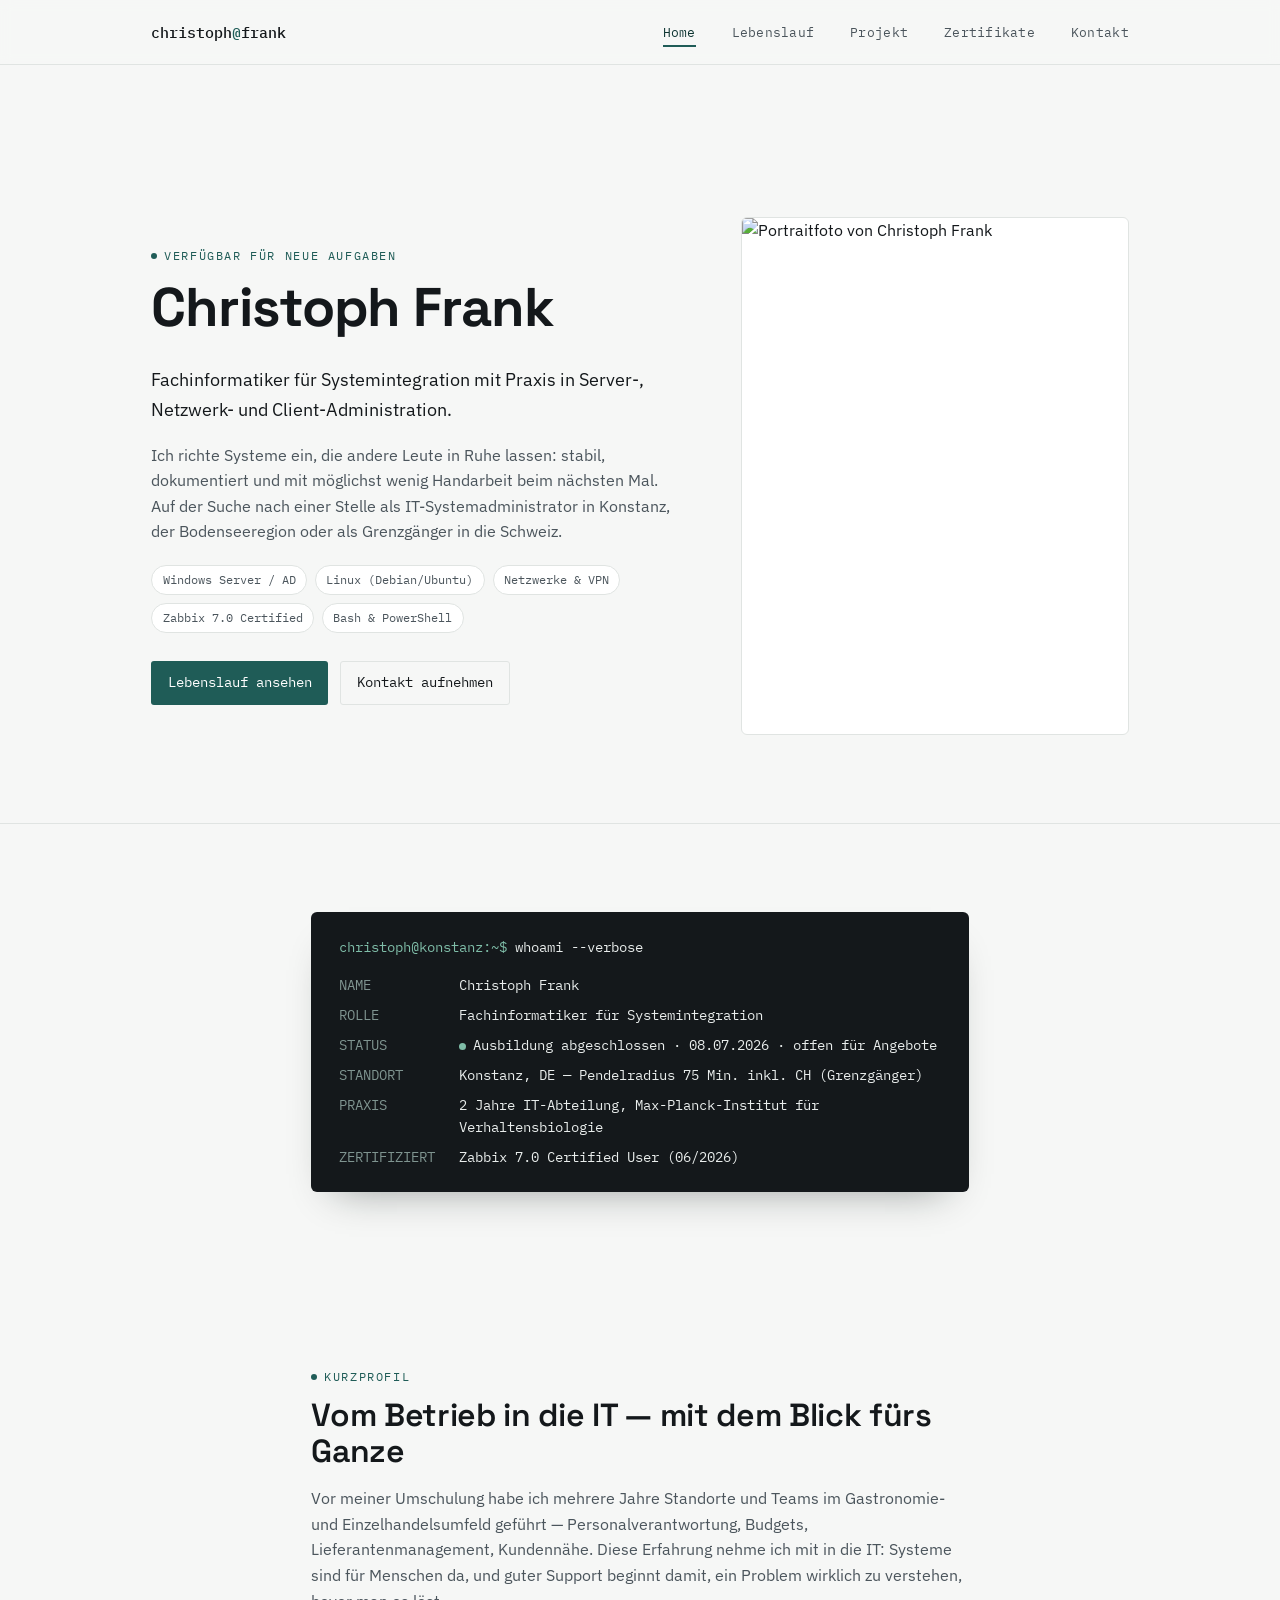
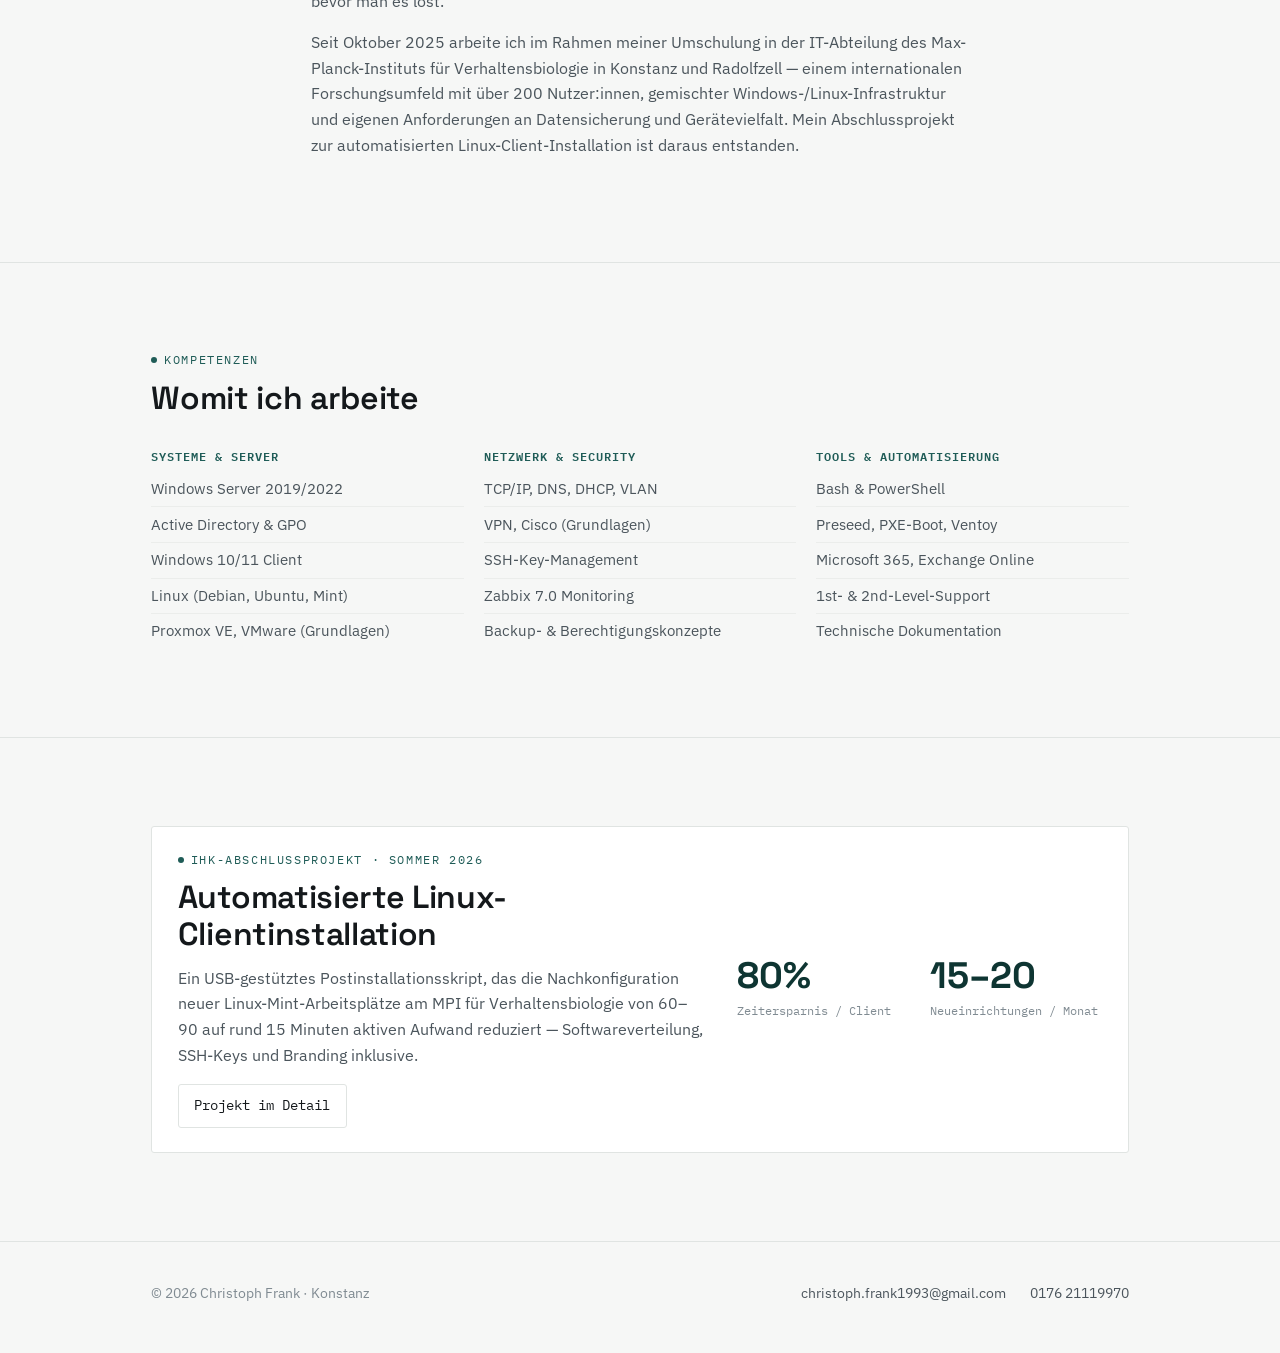
==== index.html @ 6ffcef58 "Initial portfolio site" ====
<!DOCTYPE html>
<html lang="de">
<head>
<meta charset="UTF-8">
<meta name="viewport" content="width=device-width, initial-scale=1.0">
<title>Christoph Frank — Fachinformatiker Systemintegration</title>
<meta name="description" content="Christoph Frank, Fachinformatiker für Systemintegration aus Konstanz — IT-Systemadministration, Netzwerke, Automatisierung.">
<link rel="preconnect" href="https://fonts.googleapis.com">
<link rel="preconnect" href="https://fonts.gstatic.com" crossorigin>
<link href="https://fonts.googleapis.com/css2?family=Space+Grotesk:wght@500;600;700&family=IBM+Plex+Sans:wght@400;500;600&family=IBM+Plex+Mono:wght@400;500&display=swap" rel="stylesheet">
<link rel="stylesheet" href="style.css">
</head>
<body>

<nav class="site-nav">
  <div class="wrap">
    <a href="index.html" class="brand">christoph<span>@</span>frank</a>
    <button class="nav-toggle" aria-label="Menü öffnen" aria-expanded="false">Menü ▾</button>
    <ul class="nav-links">
      <li><a href="index.html" class="active">Home</a></li>
      <li><a href="lebenslauf.html">Lebenslauf</a></li>
      <li><a href="projekt.html">Projekt</a></li>
      <li><a href="zertifikate.html">Zertifikate</a></li>
      <li><a href="mailto:christoph.frank1993@gmail.com">Kontakt</a></li>
    </ul>
  </div>
</nav>

<main>

  <!-- HERO -->
  <section>
    <div class="wrap hero">
      <div>
        <p class="eyebrow">Verfügbar für neue Aufgaben</p>
        <h1>Christoph Frank</h1>
        <p style="font-size:1.15rem; color:var(--ink); max-width:46ch;">Fachinformatiker für Systemintegration mit Praxis in Server-, Netzwerk- und Client-Administration.</p>
        <p style="max-width:52ch;">Ich richte Systeme ein, die andere Leute in Ruhe lassen: stabil, dokumentiert und mit möglichst wenig Handarbeit beim nächsten Mal. Auf der Suche nach einer Stelle als IT-Systemadministrator in Konstanz, der Bodenseeregion oder als Grenzgänger in die Schweiz.</p>
        <div class="tag-row">
          <span class="tag">Windows Server / AD</span>
          <span class="tag">Linux (Debian/Ubuntu)</span>
          <span class="tag">Netzwerke &amp; VPN</span>
          <span class="tag">Zabbix 7.0 Certified</span>
          <span class="tag">Bash &amp; PowerShell</span>
        </div>
        <div class="btn-row">
          <a href="lebenslauf.html" class="btn btn-primary">Lebenslauf ansehen</a>
          <a href="mailto:christoph.frank1993@gmail.com" class="btn btn-ghost">Kontakt aufnehmen</a>
        </div>
      </div>
      <img src="assets/photo.jpg" alt="Portraitfoto von Christoph Frank" class="hero-photo">
    </div>
  </section>

  <!-- SYSTEM STATUS -->
  <section class="section-line">
    <div class="wrap narrow">
      <div class="sysinfo">
        <div class="prompt">christoph@konstanz:~$ <span class="cmd">whoami --verbose</span></div>
        <dl>
          <dt>NAME</dt><dd>Christoph Frank</dd>
          <dt>ROLLE</dt><dd>Fachinformatiker für Systemintegration</dd>
          <dt>STATUS</dt><dd><span class="dot"></span>Ausbildung abgeschlossen · 08.07.2026 · offen für Angebote</dd>
          <dt>STANDORT</dt><dd>Konstanz, DE — Pendelradius 75 Min. inkl. CH (Grenzgänger)</dd>
          <dt>PRAXIS</dt><dd>2 Jahre IT-Abteilung, Max-Planck-Institut für Verhaltensbiologie</dd>
          <dt>ZERTIFIZIERT</dt><dd>Zabbix 7.0 Certified User (06/2026)</dd>
        </dl>
      </div>
    </div>
  </section>

  <!-- ABOUT -->
  <section>
    <div class="wrap narrow">
      <p class="eyebrow">Kurzprofil</p>
      <h2>Vom Betrieb in die IT — mit dem Blick fürs Ganze</h2>
      <p>Vor meiner Umschulung habe ich mehrere Jahre Standorte und Teams im Gastronomie- und Einzelhandelsumfeld geführt — Personalverantwortung, Budgets, Lieferantenmanagement, Kundennähe. Diese Erfahrung nehme ich mit in die IT: Systeme sind für Menschen da, und guter Support beginnt damit, ein Problem wirklich zu verstehen, bevor man es löst.</p>
      <p>Seit Oktober 2025 arbeite ich im Rahmen meiner Umschulung in der IT-Abteilung des Max-Planck-Instituts für Verhaltensbiologie in Konstanz und Radolfzell — einem internationalen Forschungsumfeld mit über 200 Nutzer:innen, gemischter Windows-/Linux-Infrastruktur und eigenen Anforderungen an Datensicherung und Gerätevielfalt. Mein Abschlussprojekt zur automatisierten Linux-Client-Installation ist daraus entstanden.</p>
    </div>
  </section>

  <!-- SKILLS -->
  <section class="section-line">
    <div class="wrap">
      <p class="eyebrow">Kompetenzen</p>
      <h2>Womit ich arbeite</h2>
      <div class="grid-3" style="margin-top:2rem;">
        <div class="skill-group">
          <h4>Systeme &amp; Server</h4>
          <ul>
            <li>Windows Server 2019/2022</li>
            <li>Active Directory &amp; GPO</li>
            <li>Windows 10/11 Client</li>
            <li>Linux (Debian, Ubuntu, Mint)</li>
            <li>Proxmox VE, VMware (Grundlagen)</li>
          </ul>
        </div>
        <div class="skill-group">
          <h4>Netzwerk &amp; Security</h4>
          <ul>
            <li>TCP/IP, DNS, DHCP, VLAN</li>
            <li>VPN, Cisco (Grundlagen)</li>
            <li>SSH-Key-Management</li>
            <li>Zabbix 7.0 Monitoring</li>
            <li>Backup- &amp; Berechtigungskonzepte</li>
          </ul>
        </div>
        <div class="skill-group">
          <h4>Tools &amp; Automatisierung</h4>
          <ul>
            <li>Bash &amp; PowerShell</li>
            <li>Preseed, PXE-Boot, Ventoy</li>
            <li>Microsoft 365, Exchange Online</li>
            <li>1st- &amp; 2nd-Level-Support</li>
            <li>Technische Dokumentation</li>
          </ul>
        </div>
      </div>
    </div>
  </section>

  <!-- PROJECT TEASER -->
  <section class="section-line">
    <div class="wrap">
      <div class="card" style="display:grid; grid-template-columns:1.3fr 0.9fr; gap:2rem; align-items:center;">
        <div>
          <p class="eyebrow">IHK-Abschlussprojekt · Sommer 2026</p>
          <h2 style="margin-bottom:0.4em;">Automatisierte Linux-Clientinstallation</h2>
          <p>Ein USB-gestütztes Postinstallationsskript, das die Nachkonfiguration neuer Linux-Mint-Arbeitsplätze am MPI für Verhaltensbiologie von 60–90 auf rund 15 Minuten aktiven Aufwand reduziert — Softwareverteilung, SSH-Keys und Branding inklusive.</p>
          <a href="projekt.html" class="btn btn-ghost">Projekt im Detail</a>
        </div>
        <div style="display:grid; grid-template-columns:1fr 1fr; gap:1.25rem;">
          <div><div class="stat">80%</div><div class="stat-label">Zeitersparnis / Client</div></div>
          <div><div class="stat">15–20</div><div class="stat-label">Neueinrichtungen / Monat</div></div>
        </div>
      </div>
    </div>
  </section>

</main>

<footer>
  <div class="wrap">
    <div>© 2026 Christoph Frank · Konstanz</div>
    <div style="display:flex; gap:1.5rem; flex-wrap:wrap;">
      <a href="mailto:christoph.frank1993@gmail.com">christoph.frank1993@gmail.com</a>
      <a href="tel:+4917621119970">0176 21119970</a>
    </div>
  </div>
</footer>

<script>
  const toggle = document.querySelector('.nav-toggle');
  const links = document.querySelector('.nav-links');
  if (toggle) {
    toggle.addEventListener('click', () => {
      const open = links.classList.toggle('open');
      toggle.setAttribute('aria-expanded', open);
    });
  }
</script>
</body>
</html>
---- style.css ----
/* ============================================================
   Christoph Frank — Portfolio
   Design tokens: cool paper background, petrol accent, amber status,
   Space Grotesk (display) + IBM Plex Sans (body) + IBM Plex Mono (system/labels)
   ============================================================ */

:root {
  --bg:        #F6F7F6;
  --surface:   #FFFFFF;
  --ink:       #14181B;
  --ink-soft:  #4B555C;
  --ink-faint: #808B92;
  --line:      #E0E4E2;
  --line-soft: #EBEDEB;
  --accent:    #1F5C57;
  --accent-ink:#0E3532;
  --accent-tint:#E7EEEC;
  --signal:    #C1791E;
  --signal-tint:#FBF0E1;
  --radius:    3px;
  --measure:   68ch;
  --gutter:    clamp(1.25rem, 4vw, 3.5rem);
}

* { box-sizing: border-box; }

html {
  scroll-behavior: smooth;
}

@media (prefers-reduced-motion: reduce) {
  html { scroll-behavior: auto; }
  * { animation: none !important; transition: none !important; }
}

body {
  margin: 0;
  background: var(--bg);
  color: var(--ink);
  font-family: "IBM Plex Sans", system-ui, sans-serif;
  font-size: 16px;
  line-height: 1.6;
  -webkit-font-smoothing: antialiased;
}

h1, h2, h3, h4 {
  font-family: "Space Grotesk", "IBM Plex Sans", sans-serif;
  font-weight: 600;
  line-height: 1.15;
  letter-spacing: -0.01em;
  margin: 0 0 0.5em;
  color: var(--ink);
}

h1 { font-size: clamp(2.25rem, 5vw, 3.4rem); font-weight: 700; letter-spacing: -0.02em; }
h2 { font-size: clamp(1.5rem, 3vw, 2rem); }
h3 { font-size: 1.15rem; }

p { margin: 0 0 1em; color: var(--ink-soft); }
a { color: var(--accent-ink); }
strong { color: var(--ink); }

.mono {
  font-family: "IBM Plex Mono", ui-monospace, monospace;
}

.eyebrow {
  font-family: "IBM Plex Mono", monospace;
  font-size: 0.72rem;
  letter-spacing: 0.14em;
  text-transform: uppercase;
  color: var(--accent);
  display: flex;
  align-items: center;
  gap: 0.6em;
  margin-bottom: 0.9em;
}

.eyebrow::before {
  content: "";
  width: 6px;
  height: 6px;
  border-radius: 50%;
  background: var(--accent);
  display: inline-block;
}

/* ---------- Layout shells ---------- */

.wrap {
  max-width: 1080px;
  margin: 0 auto;
  padding: 0 var(--gutter);
}

.narrow {
  max-width: 760px;
}

section {
  padding: clamp(3rem, 7vw, 5.5rem) 0;
}

.section-line {
  border-top: 1px solid var(--line);
}

/* ---------- Nav ---------- */

.site-nav {
  position: sticky;
  top: 0;
  z-index: 20;
  background: rgba(246, 247, 246, 0.88);
  backdrop-filter: blur(6px);
  border-bottom: 1px solid var(--line);
}

.site-nav .wrap {
  display: flex;
  align-items: center;
  justify-content: space-between;
  height: 64px;
}

.brand {
  font-family: "IBM Plex Mono", monospace;
  font-size: 0.95rem;
  color: var(--ink);
  text-decoration: none;
  font-weight: 500;
}
.brand span { color: var(--accent); }

.nav-links {
  display: flex;
  gap: clamp(1rem, 3vw, 2.25rem);
  list-style: none;
  margin: 0;
  padding: 0;
}

.nav-links a {
  font-family: "IBM Plex Mono", monospace;
  font-size: 0.82rem;
  text-decoration: none;
  color: var(--ink-soft);
  letter-spacing: 0.02em;
  padding: 4px 0;
  border-bottom: 2px solid transparent;
  transition: color 0.15s ease, border-color 0.15s ease;
}

.nav-links a:hover { color: var(--ink); }
.nav-links a.active {
  color: var(--accent-ink);
  border-bottom-color: var(--accent);
}

.nav-toggle { display: none; }

@media (max-width: 640px) {
  .nav-links {
    position: fixed;
    inset: 64px 0 auto 0;
    background: var(--surface);
    border-bottom: 1px solid var(--line);
    flex-direction: column;
    padding: 1rem var(--gutter) 1.5rem;
    gap: 1rem;
    transform: translateY(-8px);
    opacity: 0;
    pointer-events: none;
    transition: opacity 0.15s ease, transform 0.15s ease;
  }
  .nav-links.open {
    opacity: 1;
    transform: translateY(0);
    pointer-events: auto;
  }
  .nav-toggle {
    display: inline-flex;
    align-items: center;
    gap: 0.4em;
    font-family: "IBM Plex Mono", monospace;
    font-size: 0.8rem;
    background: none;
    border: 1px solid var(--line);
    border-radius: var(--radius);
    padding: 0.4em 0.7em;
    color: var(--ink);
    cursor: pointer;
  }
}

/* ---------- Buttons ---------- */

.btn {
  display: inline-flex;
  align-items: center;
  gap: 0.5em;
  font-family: "IBM Plex Mono", monospace;
  font-size: 0.85rem;
  text-decoration: none;
  padding: 0.75em 1.15em;
  border-radius: var(--radius);
  border: 1px solid transparent;
  transition: background 0.15s ease, color 0.15s ease, border-color 0.15s ease;
}

.btn-primary {
  background: var(--accent);
  color: #fff;
}
.btn-primary:hover { background: var(--accent-ink); }

.btn-ghost {
  border-color: var(--line);
  color: var(--ink);
}
.btn-ghost:hover { border-color: var(--accent); color: var(--accent-ink); }

.btn-row {
  display: flex;
  flex-wrap: wrap;
  gap: 0.75rem;
}

/* ---------- Signature element: system status card ---------- */

.sysinfo {
  background: var(--ink);
  color: #E9EDEC;
  border-radius: 6px;
  padding: 1.5rem 1.75rem;
  font-family: "IBM Plex Mono", monospace;
  font-size: 0.86rem;
  box-shadow: 0 20px 40px -24px rgba(14, 24, 22, 0.45);
}

.sysinfo .prompt {
  color: #7FBDA8;
  margin-bottom: 1rem;
}
.sysinfo .prompt .cmd { color: #E9EDEC; }

.sysinfo dl {
  display: grid;
  grid-template-columns: max-content 1fr;
  gap: 0.5rem 1.5rem;
  margin: 0;
}
.sysinfo dt { color: #7F9490; }
.sysinfo dd { margin: 0; color: #E9EDEC; }
.sysinfo .dot {
  display: inline-block;
  width: 7px; height: 7px;
  border-radius: 50%;
  background: #7FBDA8;
  margin-right: 0.5em;
}

/* ---------- Cards / grids ---------- */

.card {
  background: var(--surface);
  border: 1px solid var(--line);
  border-radius: var(--radius);
  padding: 1.5rem 1.6rem;
}

.grid-2 { display: grid; grid-template-columns: 1fr 1fr; gap: 1.25rem; }
.grid-3 { display: grid; grid-template-columns: repeat(3, 1fr); gap: 1.25rem; }
@media (max-width: 760px) {
  .grid-2, .grid-3 { grid-template-columns: 1fr; }
}

.skill-group h4 {
  font-family: "IBM Plex Mono", monospace;
  font-size: 0.78rem;
  letter-spacing: 0.08em;
  text-transform: uppercase;
  color: var(--accent);
  margin-bottom: 0.7em;
}
.skill-group ul {
  list-style: none;
  margin: 0; padding: 0;
  color: var(--ink-soft);
  font-size: 0.94rem;
}
.skill-group li {
  padding: 0.35em 0;
  border-top: 1px solid var(--line-soft);
}
.skill-group li:first-child { border-top: none; }

/* ---------- Stat blocks ---------- */

.stat {
  font-family: "Space Grotesk", sans-serif;
  font-weight: 700;
  font-size: 2.3rem;
  color: var(--accent-ink);
  line-height: 1;
}
.stat-label {
  font-family: "IBM Plex Mono", monospace;
  font-size: 0.78rem;
  color: var(--ink-faint);
  margin-top: 0.5em;
}

/* ---------- Timeline (Lebenslauf) ---------- */

.timeline-item {
  display: grid;
  grid-template-columns: 140px 1fr;
  gap: 1.5rem;
  padding: 1.75rem 0;
  border-top: 1px solid var(--line);
}
.timeline-item:first-child { border-top: none; }
.timeline-date {
  font-family: "IBM Plex Mono", monospace;
  font-size: 0.8rem;
  color: var(--ink-faint);
  padding-top: 0.2em;
}
.timeline-body h3 { margin-bottom: 0.15em; }
.timeline-org {
  font-size: 0.9rem;
  color: var(--accent-ink);
  margin-bottom: 0.7em;
  font-weight: 500;
}
.timeline-body ul {
  margin: 0.5em 0 0;
  padding-left: 1.1em;
  color: var(--ink-soft);
}
.timeline-body li { margin-bottom: 0.35em; }

@media (max-width: 640px) {
  .timeline-item { grid-template-columns: 1fr; gap: 0.4rem; }
}

/* ---------- Certificate cards ---------- */

.cert-card {
  display: flex;
  flex-direction: column;
  gap: 0.9rem;
  background: var(--surface);
  border: 1px solid var(--line);
  border-radius: var(--radius);
  padding: 1.5rem;
}
.cert-card .cert-issuer {
  font-family: "IBM Plex Mono", monospace;
  font-size: 0.74rem;
  letter-spacing: 0.06em;
  text-transform: uppercase;
  color: var(--ink-faint);
}
.cert-card h3 { margin-bottom: 0.1em; }
.cert-card .cert-date {
  font-size: 0.85rem;
  color: var(--ink-faint);
}

/* ---------- Footer ---------- */

footer {
  border-top: 1px solid var(--line);
  padding: 2.5rem 0 3rem;
}
footer .wrap {
  display: flex;
  flex-wrap: wrap;
  justify-content: space-between;
  gap: 1.5rem;
  font-size: 0.88rem;
  color: var(--ink-faint);
}
footer a { color: var(--ink-soft); text-decoration: none; }
footer a:hover { color: var(--accent-ink); }

/* ---------- Hero ---------- */

.hero {
  display: grid;
  grid-template-columns: 1.15fr 0.85fr;
  gap: clamp(2rem, 5vw, 4rem);
  align-items: center;
  padding-top: clamp(2.5rem, 6vw, 4rem);
}
.hero-photo {
  width: 100%;
  aspect-ratio: 3 / 4;
  object-fit: cover;
  border-radius: 6px;
  border: 1px solid var(--line);
  background: var(--surface);
}
@media (max-width: 760px) {
  .hero { grid-template-columns: 1fr; }
  .hero-photo { max-width: 260px; }
}

.tag-row {
  display: flex;
  flex-wrap: wrap;
  gap: 0.5rem;
  margin: 1.25rem 0 1.75rem;
}
.tag {
  font-family: "IBM Plex Mono", monospace;
  font-size: 0.76rem;
  border: 1px solid var(--line);
  border-radius: 999px;
  padding: 0.35em 0.85em;
  color: var(--ink-soft);
  background: var(--surface);
}

/* ---------- Page hero (sub pages) ---------- */

.page-hero {
  padding: clamp(2.5rem, 5vw, 3.5rem) 0 1rem;
}

/* ---------- Project stat strip ---------- */

.stat-strip {
  display: grid;
  grid-template-columns: repeat(4, 1fr);
  gap: 1.5rem;
  padding: 2rem 0;
  border-top: 1px solid var(--line);
  border-bottom: 1px solid var(--line);
}
@media (max-width: 760px) {
  .stat-strip { grid-template-columns: repeat(2, 1fr); }
}
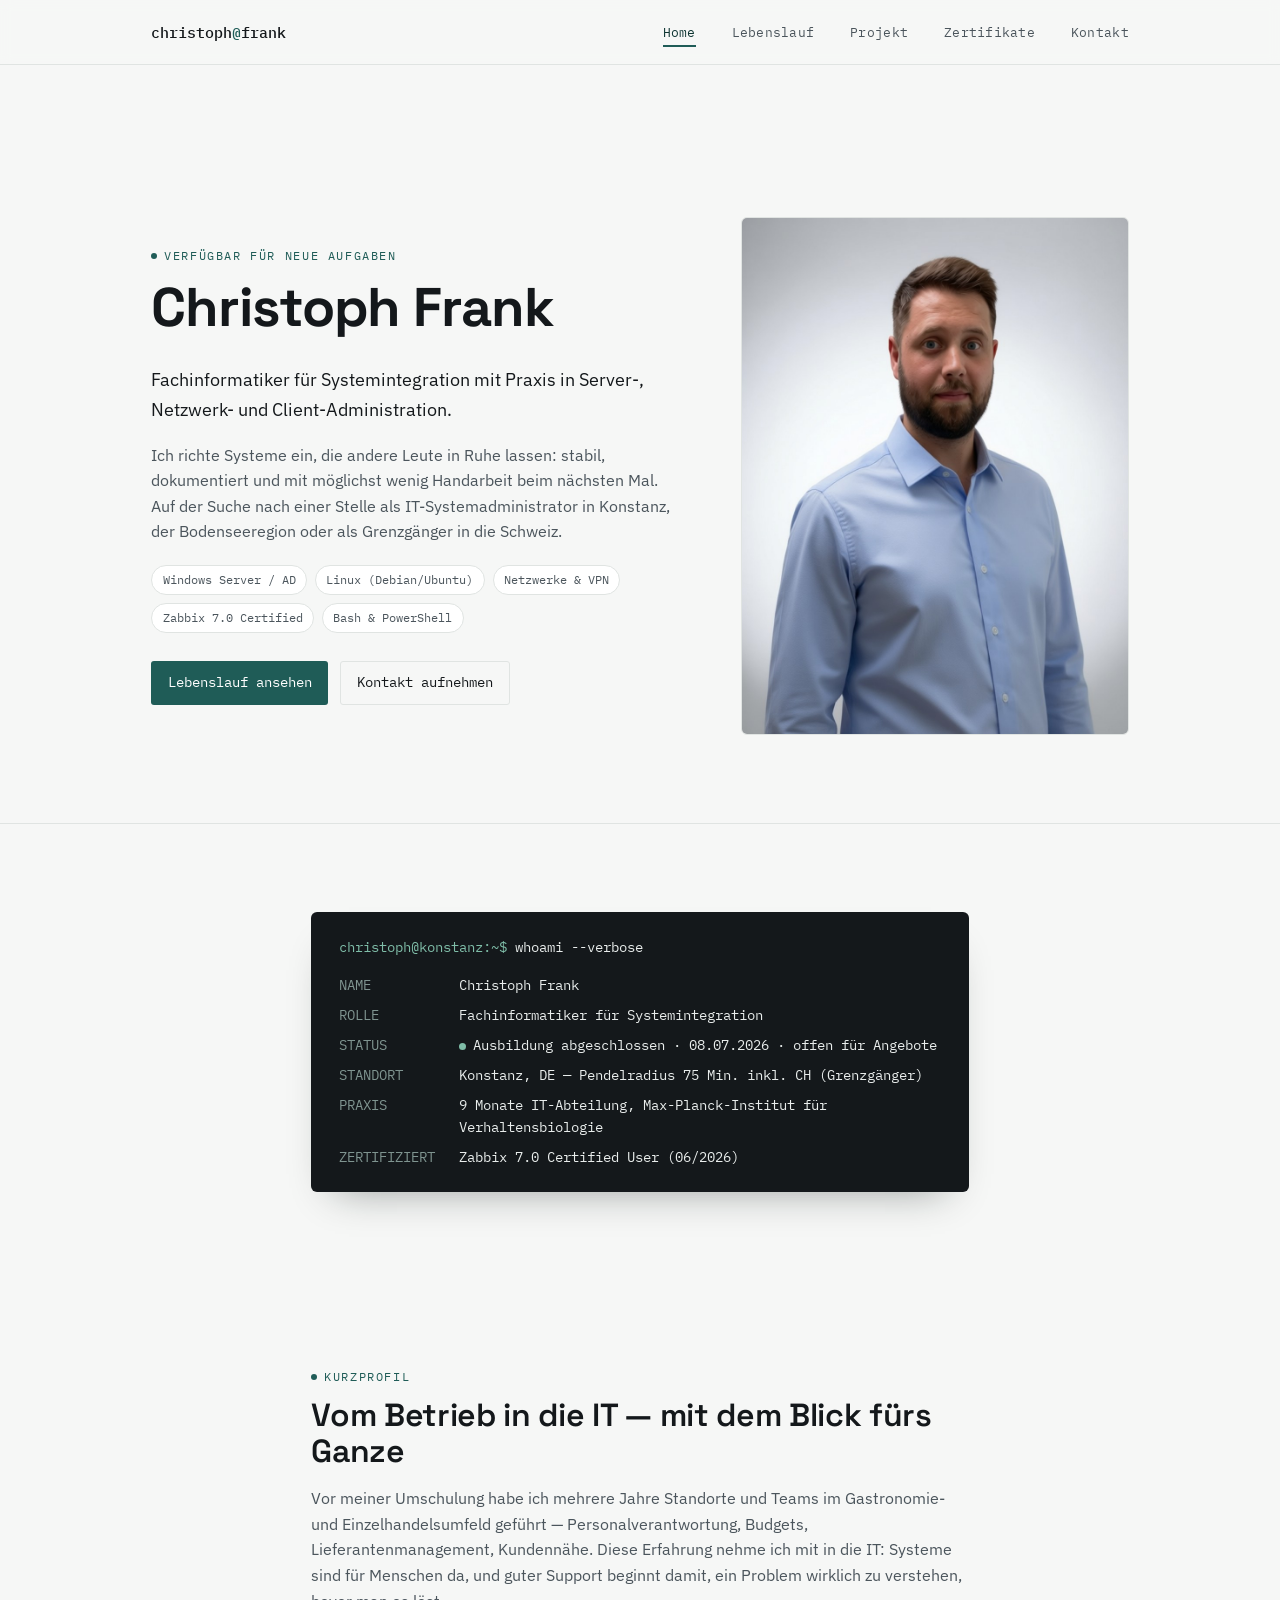
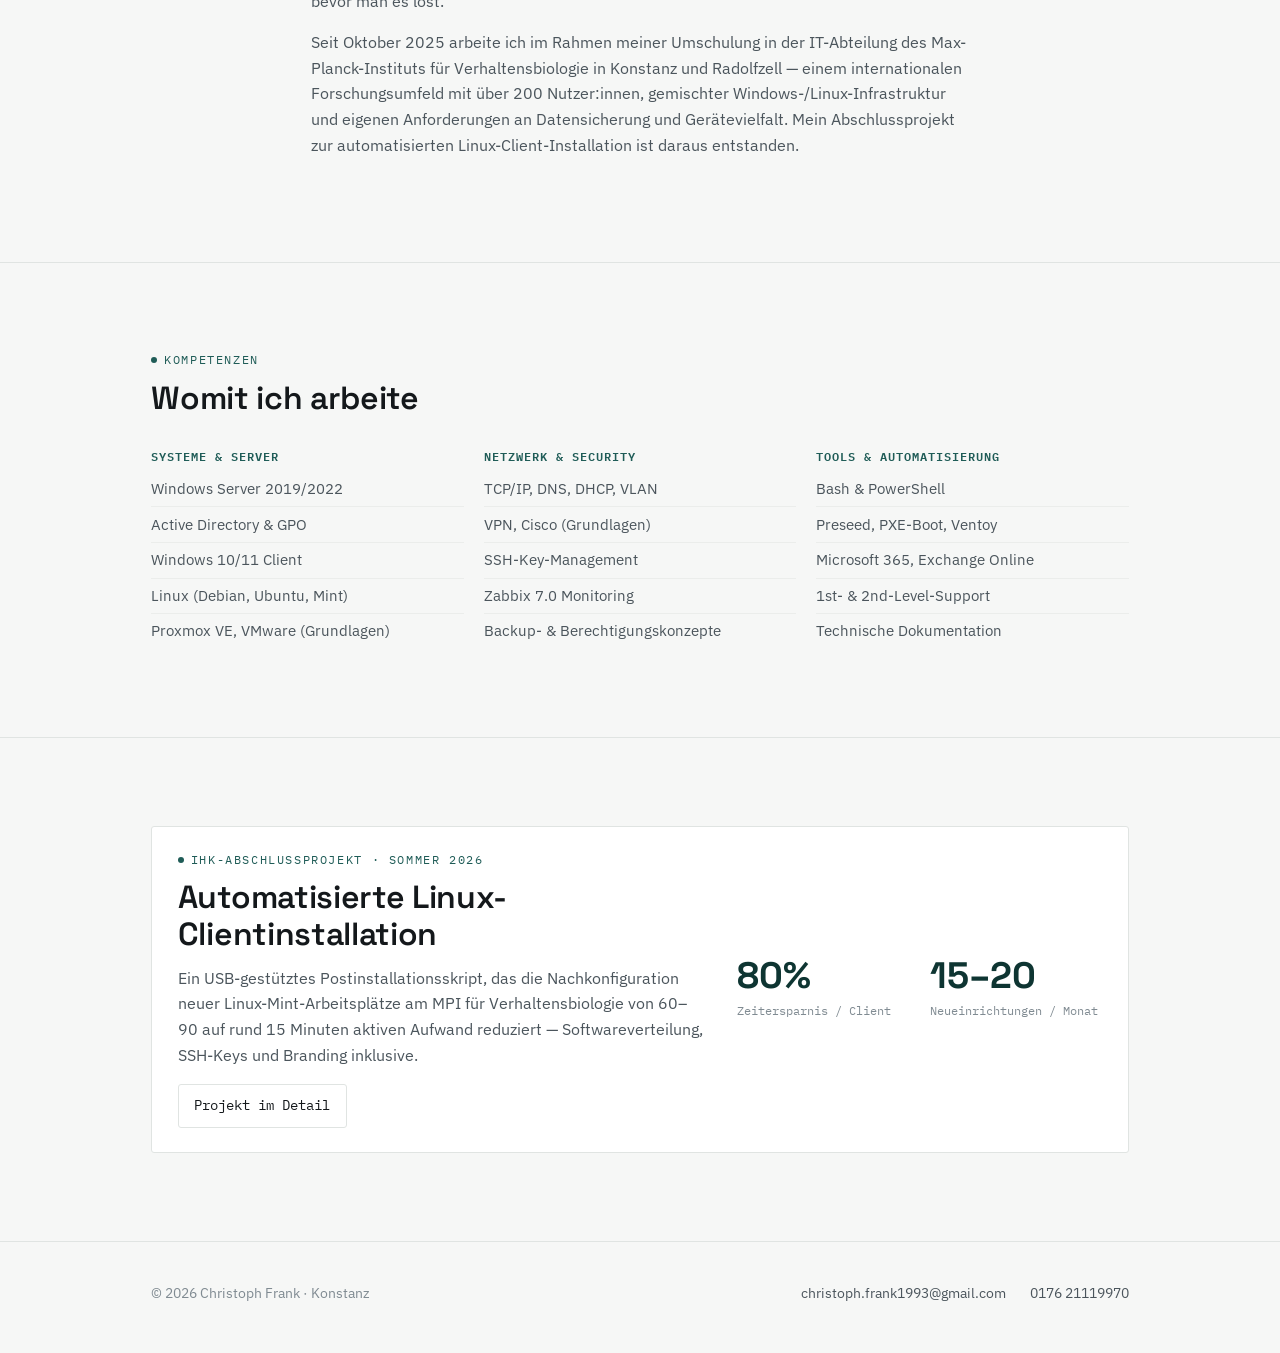
==== commit 49c65068: "Update image source and work experience duration" ====
--- a/index.html
+++ b/index.html
@@ -48,7 +48,7 @@
           <a href="mailto:christoph.frank1993@gmail.com" class="btn btn-ghost">Kontakt aufnehmen</a>
         </div>
       </div>
-      <img src="assets/photo.jpg" alt="Portraitfoto von Christoph Frank" class="hero-photo">
+      <img src="assets/foto.jpg" alt="Portraitfoto von Christoph Frank" class="hero-photo">
     </div>
   </section>
 
@@ -62,7 +62,7 @@
           <dt>ROLLE</dt><dd>Fachinformatiker für Systemintegration</dd>
           <dt>STATUS</dt><dd><span class="dot"></span>Ausbildung abgeschlossen · 08.07.2026 · offen für Angebote</dd>
           <dt>STANDORT</dt><dd>Konstanz, DE — Pendelradius 75 Min. inkl. CH (Grenzgänger)</dd>
-          <dt>PRAXIS</dt><dd>2 Jahre IT-Abteilung, Max-Planck-Institut für Verhaltensbiologie</dd>
+          <dt>PRAXIS</dt><dd>9 Monate IT-Abteilung, Max-Planck-Institut für Verhaltensbiologie</dd>
           <dt>ZERTIFIZIERT</dt><dd>Zabbix 7.0 Certified User (06/2026)</dd>
         </dl>
       </div>
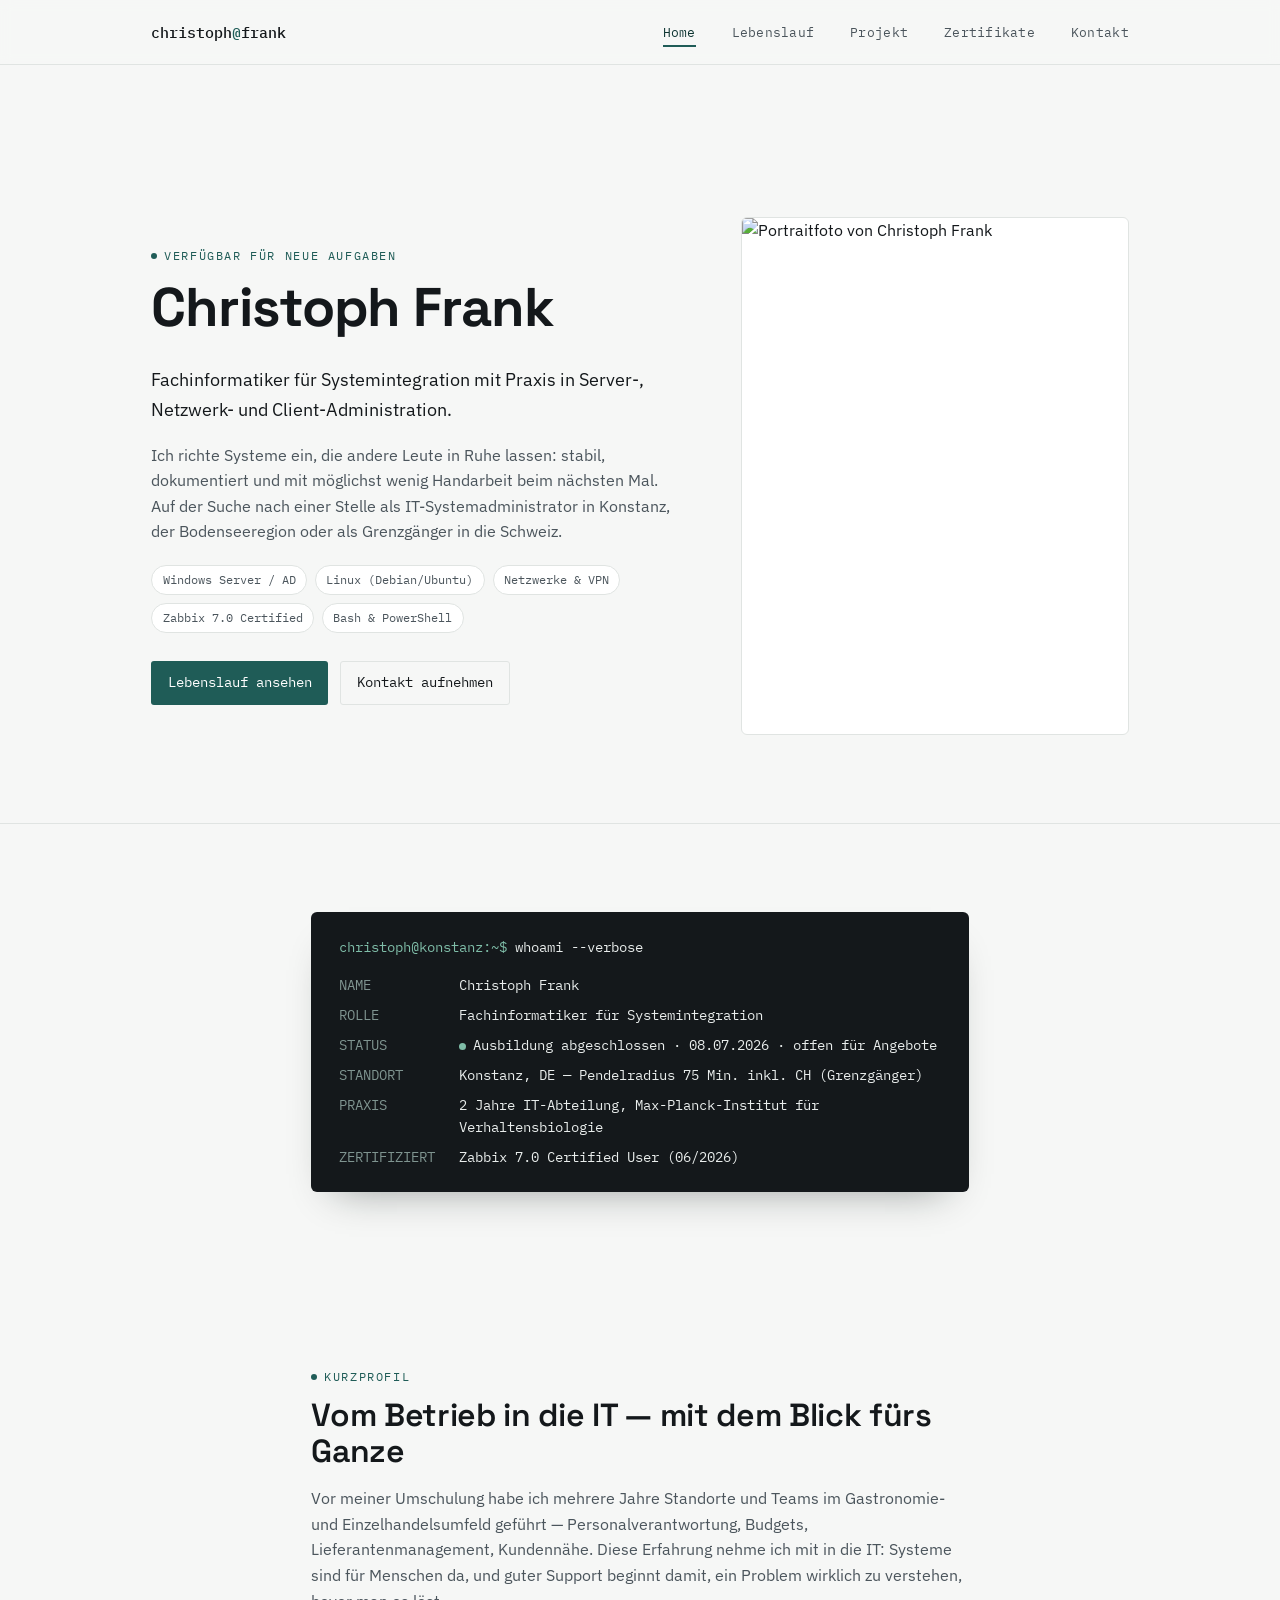
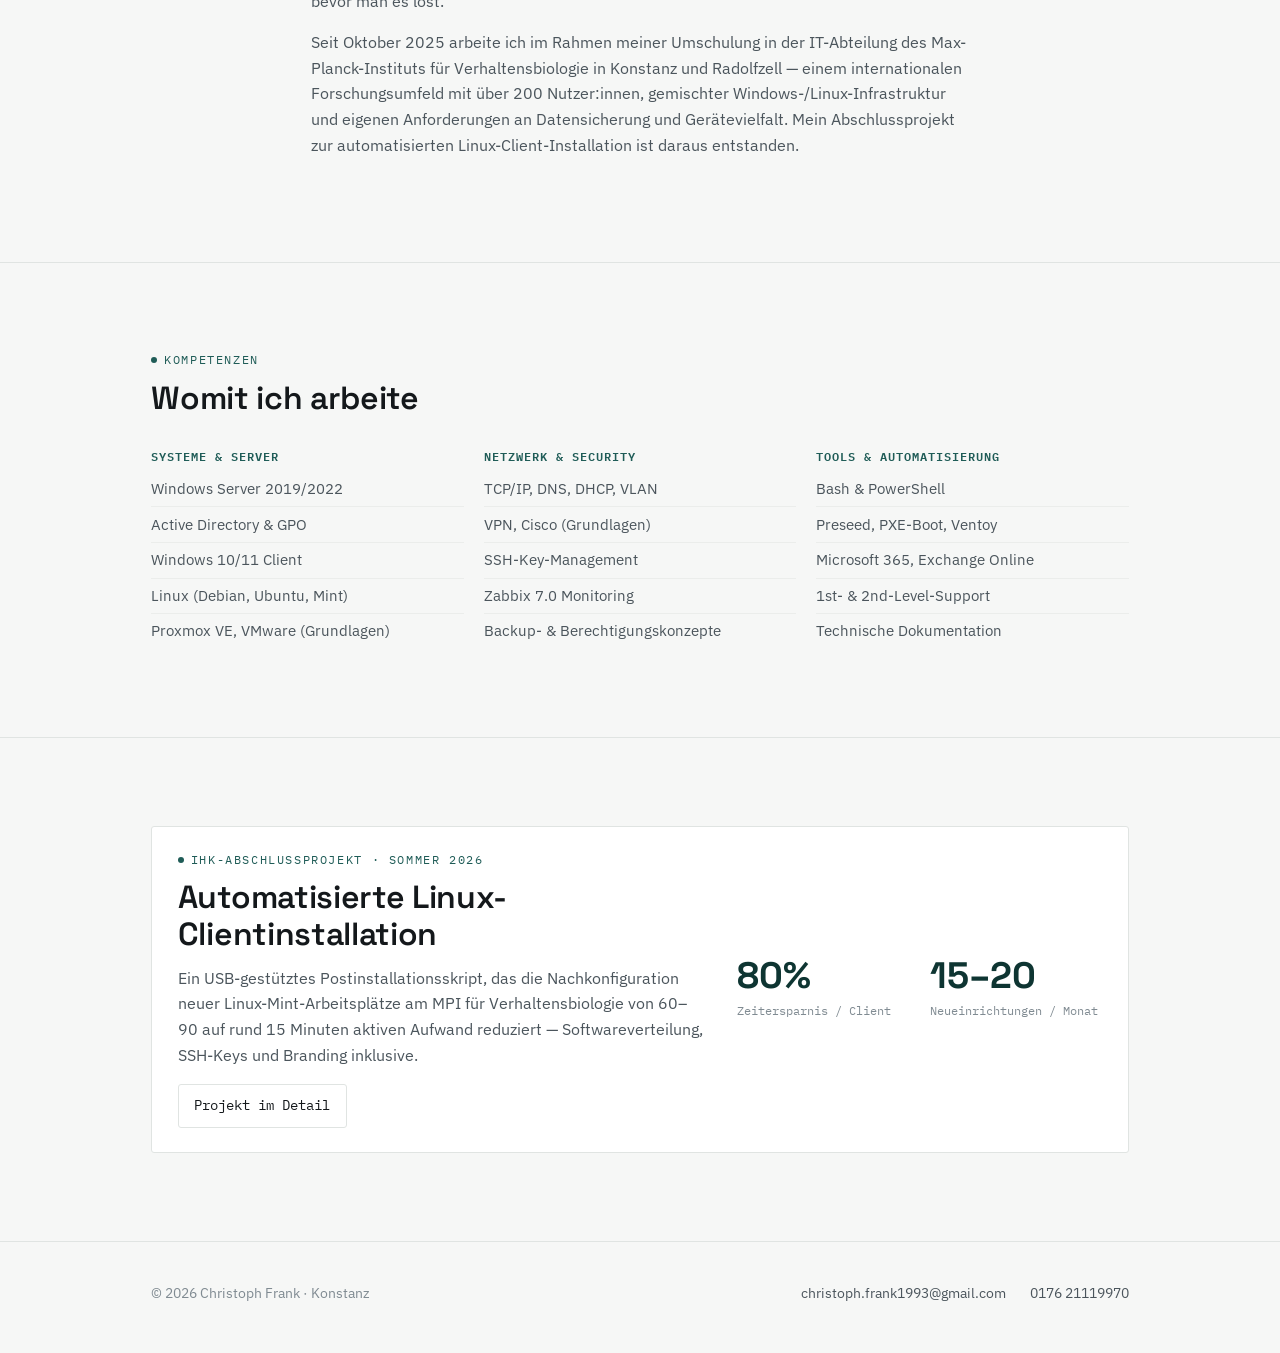
==== commit 2a9fb440: "Correct dates and restore verified presentation figures" ====
--- a/index.html
+++ b/index.html
@@ -48,7 +48,7 @@
           <a href="mailto:christoph.frank1993@gmail.com" class="btn btn-ghost">Kontakt aufnehmen</a>
         </div>
       </div>
-      <img src="assets/foto.jpg" alt="Portraitfoto von Christoph Frank" class="hero-photo">
+      <img src="assets/photo.jpg" alt="Portraitfoto von Christoph Frank" class="hero-photo">
     </div>
   </section>
 
@@ -62,7 +62,7 @@
           <dt>ROLLE</dt><dd>Fachinformatiker für Systemintegration</dd>
           <dt>STATUS</dt><dd><span class="dot"></span>Ausbildung abgeschlossen · 08.07.2026 · offen für Angebote</dd>
           <dt>STANDORT</dt><dd>Konstanz, DE — Pendelradius 75 Min. inkl. CH (Grenzgänger)</dd>
-          <dt>PRAXIS</dt><dd>9 Monate IT-Abteilung, Max-Planck-Institut für Verhaltensbiologie</dd>
+          <dt>PRAXIS</dt><dd>2 Jahre IT-Abteilung, Max-Planck-Institut für Verhaltensbiologie</dd>
           <dt>ZERTIFIZIERT</dt><dd>Zabbix 7.0 Certified User (06/2026)</dd>
         </dl>
       </div>
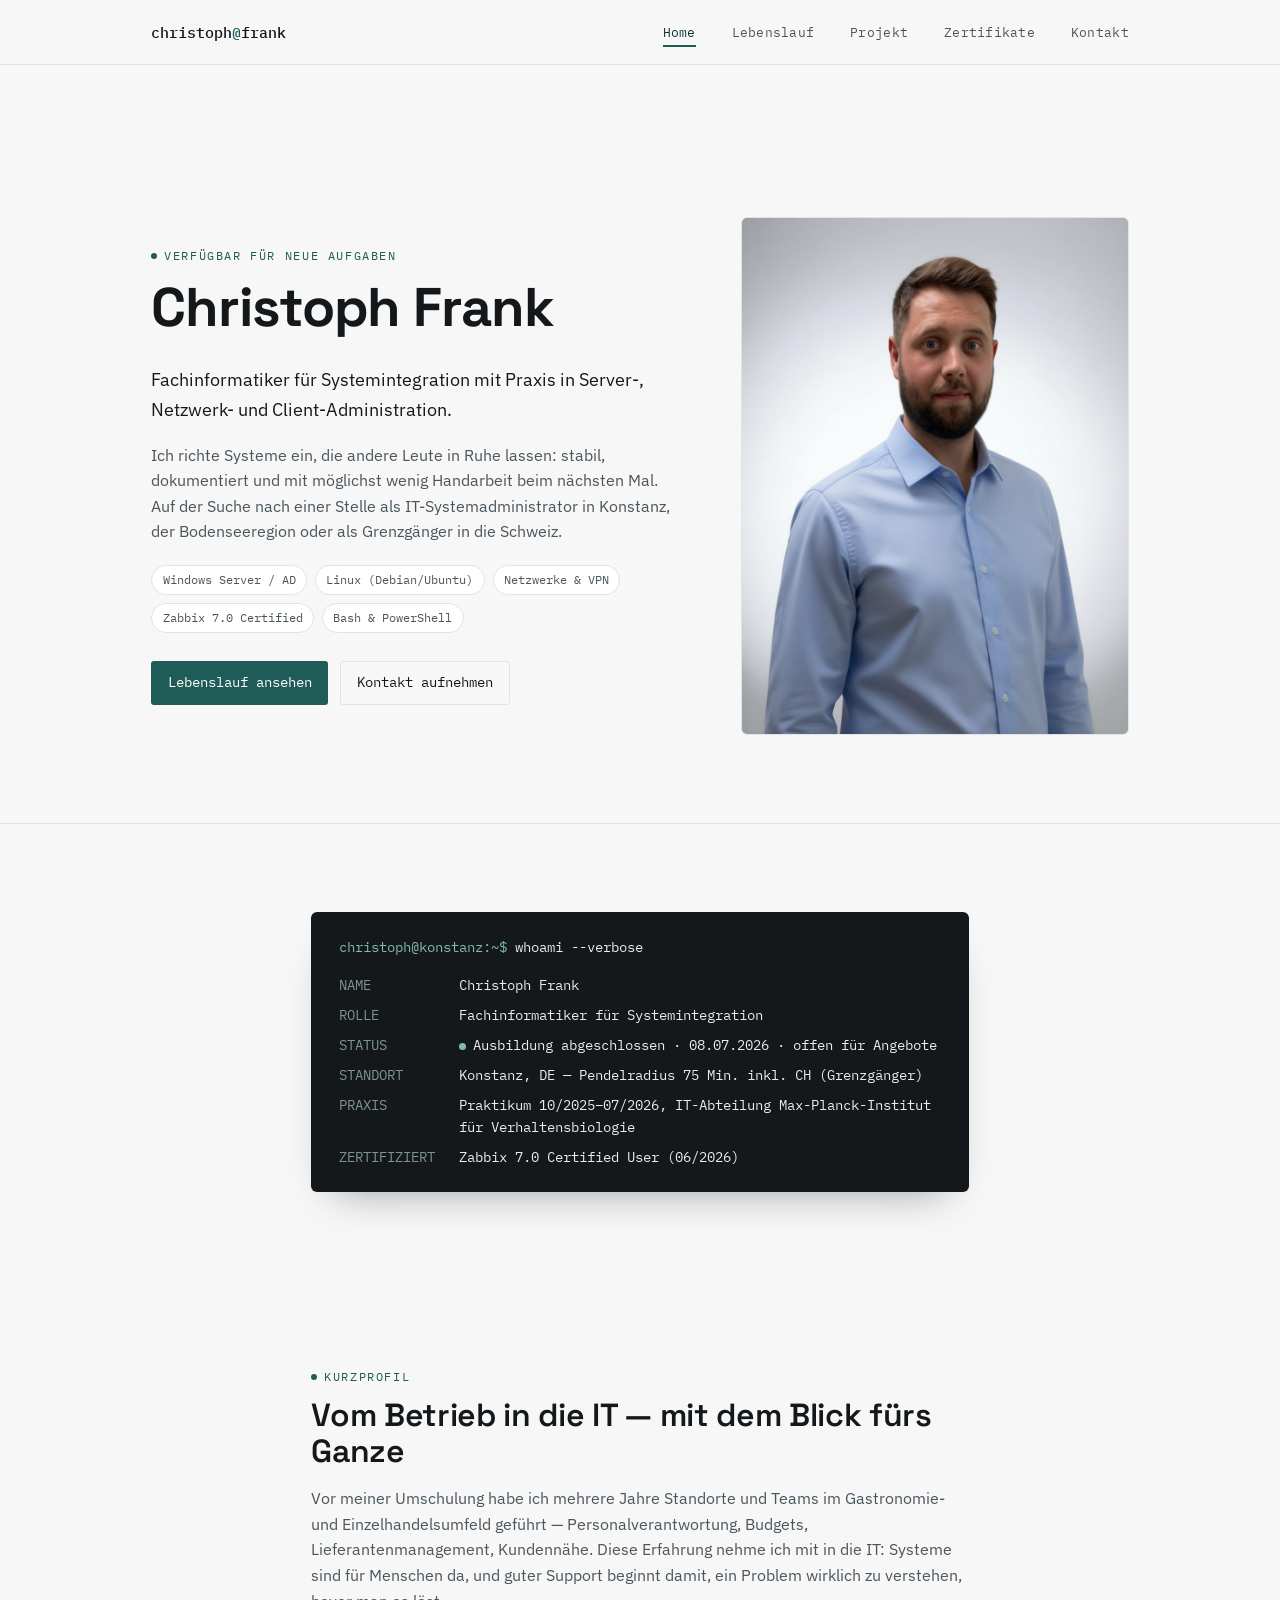
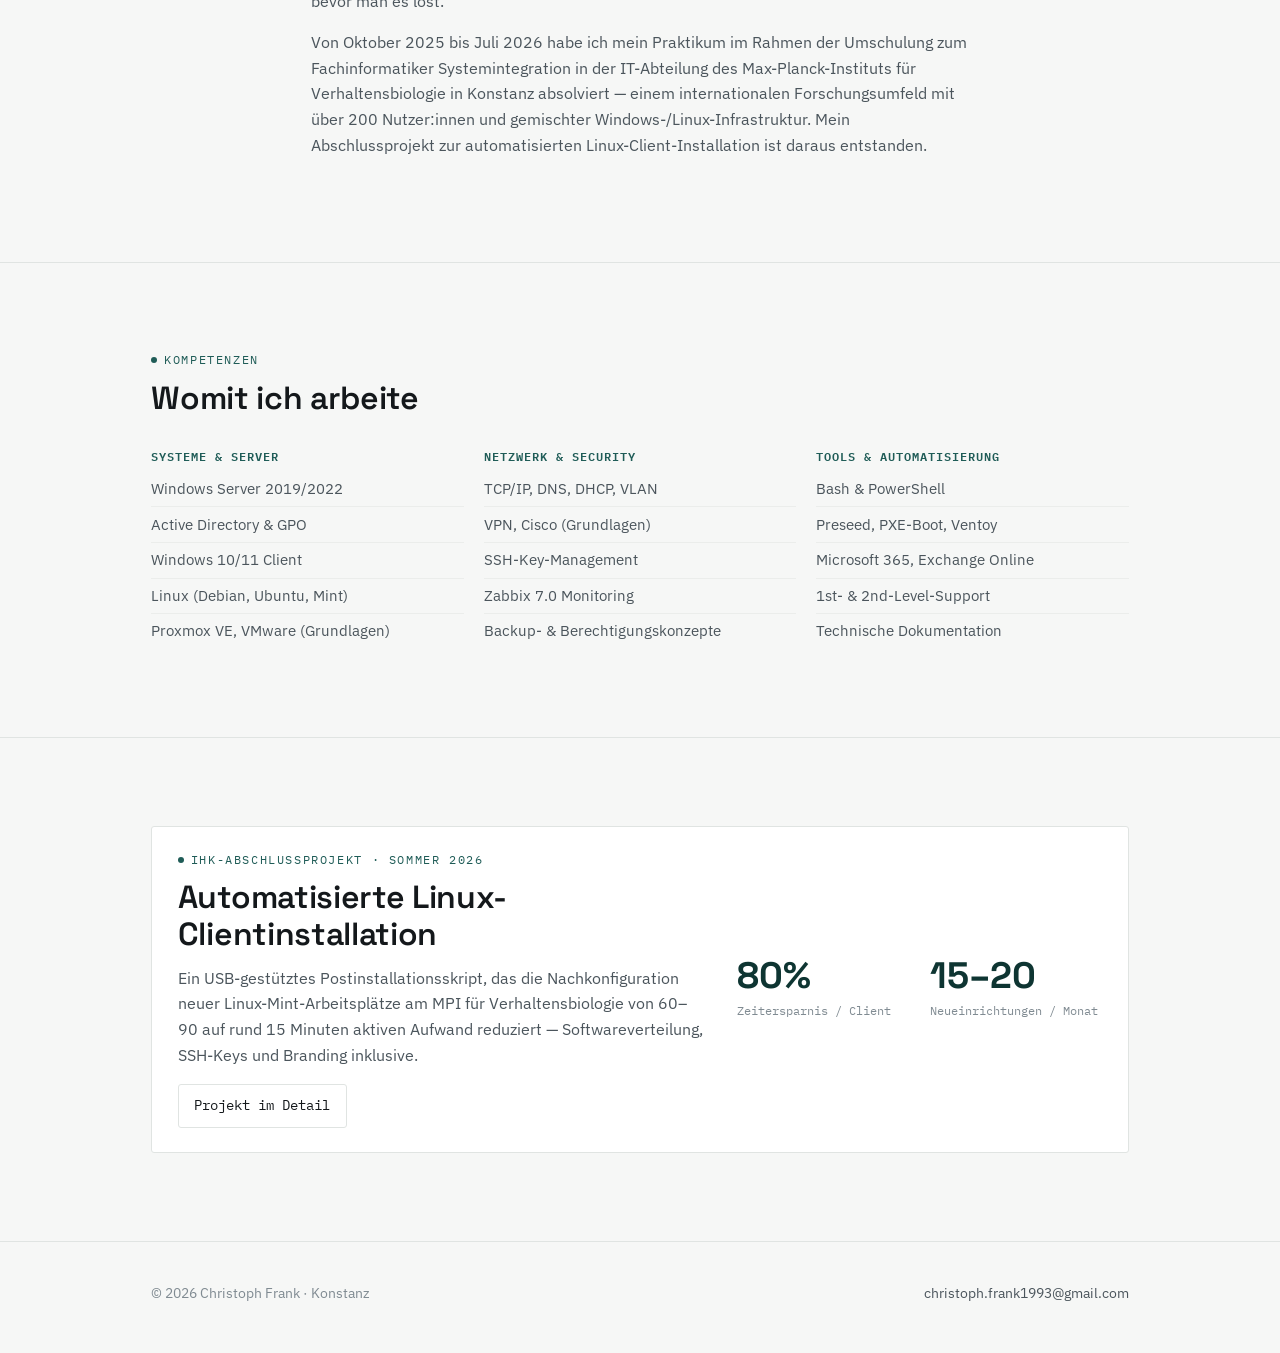
==== commit 0a78eff2: "Remove contact details, fix dates and figures" ====
--- a/index.html
+++ b/index.html
@@ -3,6 +3,7 @@
 <head>
 <meta charset="UTF-8">
 <meta name="viewport" content="width=device-width, initial-scale=1.0">
+<meta name="robots" content="noindex, nofollow">
 <title>Christoph Frank — Fachinformatiker Systemintegration</title>
 <meta name="description" content="Christoph Frank, Fachinformatiker für Systemintegration aus Konstanz — IT-Systemadministration, Netzwerke, Automatisierung.">
 <link rel="preconnect" href="https://fonts.googleapis.com">
@@ -48,7 +49,7 @@
           <a href="mailto:christoph.frank1993@gmail.com" class="btn btn-ghost">Kontakt aufnehmen</a>
         </div>
       </div>
-      <img src="assets/photo.jpg" alt="Portraitfoto von Christoph Frank" class="hero-photo">
+      <img src="assets/foto.jpg" alt="Portraitfoto von Christoph Frank" class="hero-photo">
     </div>
   </section>
 
@@ -62,7 +63,7 @@
           <dt>ROLLE</dt><dd>Fachinformatiker für Systemintegration</dd>
           <dt>STATUS</dt><dd><span class="dot"></span>Ausbildung abgeschlossen · 08.07.2026 · offen für Angebote</dd>
           <dt>STANDORT</dt><dd>Konstanz, DE — Pendelradius 75 Min. inkl. CH (Grenzgänger)</dd>
-          <dt>PRAXIS</dt><dd>2 Jahre IT-Abteilung, Max-Planck-Institut für Verhaltensbiologie</dd>
+          <dt>PRAXIS</dt><dd>Praktikum 10/2025–07/2026, IT-Abteilung Max-Planck-Institut für Verhaltensbiologie</dd>
           <dt>ZERTIFIZIERT</dt><dd>Zabbix 7.0 Certified User (06/2026)</dd>
         </dl>
       </div>
@@ -75,7 +76,7 @@
       <p class="eyebrow">Kurzprofil</p>
       <h2>Vom Betrieb in die IT — mit dem Blick fürs Ganze</h2>
       <p>Vor meiner Umschulung habe ich mehrere Jahre Standorte und Teams im Gastronomie- und Einzelhandelsumfeld geführt — Personalverantwortung, Budgets, Lieferantenmanagement, Kundennähe. Diese Erfahrung nehme ich mit in die IT: Systeme sind für Menschen da, und guter Support beginnt damit, ein Problem wirklich zu verstehen, bevor man es löst.</p>
-      <p>Seit Oktober 2025 arbeite ich im Rahmen meiner Umschulung in der IT-Abteilung des Max-Planck-Instituts für Verhaltensbiologie in Konstanz und Radolfzell — einem internationalen Forschungsumfeld mit über 200 Nutzer:innen, gemischter Windows-/Linux-Infrastruktur und eigenen Anforderungen an Datensicherung und Gerätevielfalt. Mein Abschlussprojekt zur automatisierten Linux-Client-Installation ist daraus entstanden.</p>
+      <p>Von Oktober 2025 bis Juli 2026 habe ich mein Praktikum im Rahmen der Umschulung zum Fachinformatiker Systemintegration in der IT-Abteilung des Max-Planck-Instituts für Verhaltensbiologie in Konstanz absolviert — einem internationalen Forschungsumfeld mit über 200 Nutzer:innen und gemischter Windows-/Linux-Infrastruktur. Mein Abschlussprojekt zur automatisierten Linux-Client-Installation ist daraus entstanden.</p>
     </div>
   </section>
 
@@ -144,7 +145,6 @@
     <div>© 2026 Christoph Frank · Konstanz</div>
     <div style="display:flex; gap:1.5rem; flex-wrap:wrap;">
       <a href="mailto:christoph.frank1993@gmail.com">christoph.frank1993@gmail.com</a>
-      <a href="tel:+4917621119970">0176 21119970</a>
     </div>
   </div>
 </footer>
